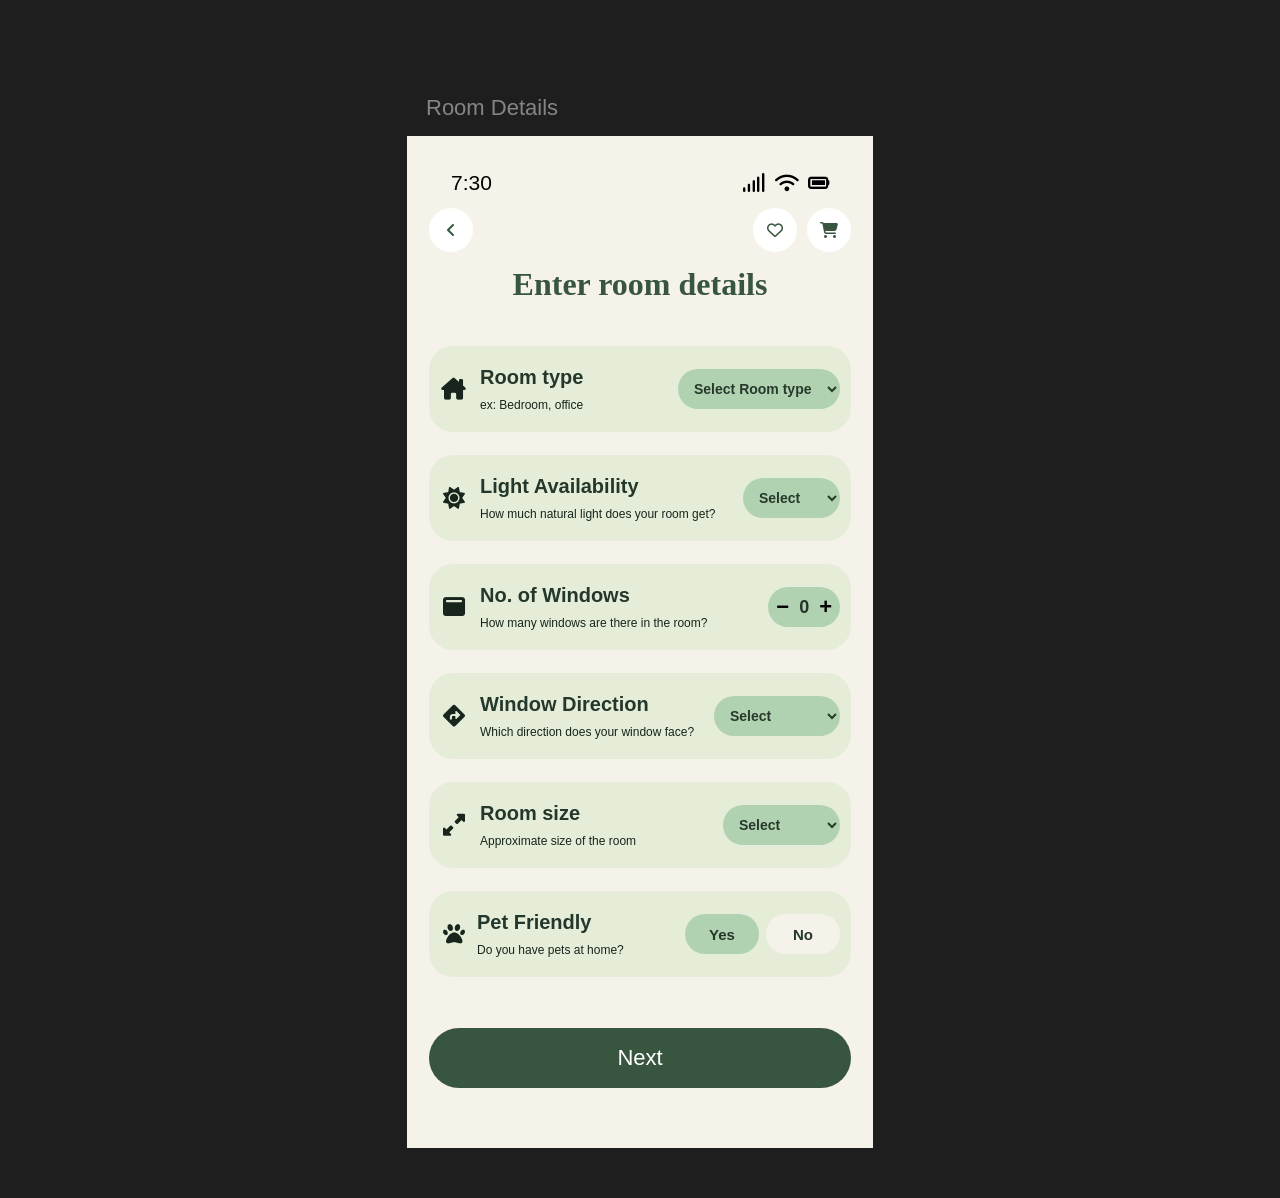
==== index.html @ e7c192a3 "Add files via upload" ====
<!DOCTYPE html>
<html lang="en">
<head>
    <meta charset="UTF-8">
    <meta name="viewport" content="width=device-width, initial-scale=1.0">
    <title>Room Details</title>

    <link rel="stylesheet" href="style.css">

    <!-- Icons -->
    <link rel="stylesheet"
        href="https://cdnjs.cloudflare.com/ajax/libs/font-awesome/6.5.2/css/all.min.css">
</head>
<body>

    <main class="page-wrapper">
        <h2 class="page-label">Room Details</h2>

        <section class="phone-screen">

            <!-- Status bar -->
            <div class="status-bar">
                <span>7:30</span>
                <div class="status-icons">
                    <i class="fa-solid fa-signal"></i>
                    <i class="fa-solid fa-wifi"></i>
                    <i class="fa-solid fa-battery-full"></i>
                </div>
            </div>

            <!-- Navigation -->
            <nav class="top-nav">
                <button class="round-btn" id="backBtn"
                    aria-label="Go back">
                    <i class="fa-solid fa-angle-left"></i>
                </button>

                <div class="nav-actions">
                    <button class="round-btn" id="favoriteBtn"
                        aria-label="Add to favorites">
                        <i class="fa-regular fa-heart"></i>
                    </button>

                    <button class="round-btn" id="cartBtn"
                        aria-label="Shopping cart">
                        <i class="fa-solid fa-cart-shopping"></i>
                    </button>
                </div>
            </nav>

            <h1>Enter room details</h1>

            <form id="roomForm">

                <!-- Room type -->
                <div class="detail-card">
                    <i class="fa-solid fa-house-chimney card-icon"></i>

                    <div class="card-content">
                        <label for="roomType">Room type</label>
                        <p>ex: Bedroom, office</p>
                    </div>

                    <select id="roomType" required>
                        <option value="">Select Room type</option>
                        <option>Bedroom</option>
                        <option>Living room</option>
                        <option>Office</option>
                        <option>Kitchen</option>
                        <option>Bathroom</option>
                        <option>Study room</option>
                    </select>
                </div>

                <!-- Light availability -->
                <div class="detail-card">
                    <i class="fa-solid fa-sun card-icon"></i>

                    <div class="card-content">
                        <label for="light">Light Availability</label>
                        <p>How much natural light does your room get?</p>
                    </div>

                    <select id="light" required>
                        <option value="">Select</option>
                        <option>Low</option>
                        <option>Medium</option>
                        <option>High</option>
                    </select>
                </div>

                <!-- Number of windows -->
                <div class="detail-card">
                    <i class="fa-solid fa-window-maximize card-icon"></i>

                    <div class="card-content">
                        <label for="windows">No. of Windows</label>
                        <p>How many windows are there in the room?</p>
                    </div>

                    <div class="counter">
                        <button type="button" id="decrease"
                            aria-label="Decrease windows">−</button>
                        <output id="windowCount">0</output>
                        <button type="button" id="increase"
                            aria-label="Increase windows">+</button>
                    </div>
                </div>

                <!-- Window direction -->
                <div class="detail-card">
                    <i class="fa-solid fa-diamond-turn-right card-icon"></i>

                    <div class="card-content">
                        <label for="direction">Window Direction</label>
                        <p>Which direction does your window face?</p>
                    </div>

                    <select id="direction" required>
                        <option value="">Select</option>
                        <option>North</option>
                        <option>South</option>
                        <option>East</option>
                        <option>West</option>
                        <option>North-East</option>
                        <option>North-West</option>
                        <option>South-East</option>
                        <option>South-West</option>
                        <option>No windows</option>
                    </select>
                </div>

                <!-- Room size -->
                <div class="detail-card">
                    <i class="fa-solid fa-up-right-and-down-left-from-center card-icon"></i>

                    <div class="card-content">
                        <label for="roomSize">Room size</label>
                        <p>Approximate size of the room</p>
                    </div>

                    <select id="roomSize" required>
                        <option value="">Select</option>
                        <option>Small</option>
                        <option>Medium</option>
                        <option>Large</option>
                        <option>Extra large</option>
                    </select>
                </div>

                <!-- Pet friendly -->
                <div class="detail-card pet-card">
                    <i class="fa-solid fa-paw card-icon"></i>

                    <div class="card-content">
                        <label>Pet Friendly</label>
                        <p>Do you have pets at home?</p>
                    </div>

                    <div class="pet-options">
                        <button type="button" class="pet-btn"
                            data-pet="Yes">Yes</button>
                        <button type="button" class="pet-btn active"
                            data-pet="No">No</button>
                    </div>
                </div>

                <button type="submit" class="next-btn">Next</button>

            </form>
        </section>
    </main>

    <script src="script.js"></script>
</body>
</html>
---- style.css ----
* {
    margin: 0;
    padding: 0;
    box-sizing: border-box;
}

:root {
    --page-bg: #f5f3e9;
    --card-bg: #e5edd9;
    --pill-bg: #b1d2b1;
    --dark-green: #38563f;
    --text-color: #24372b;
}

body {
    font-family: Arial, Helvetica, sans-serif;
    background: #1e1e1e;
    color: var(--text-color);
}

button,
select {
    font: inherit;
}

button {
    cursor: pointer;
}

.page-wrapper {
    width: 100%;
    padding: 95px 16px 50px;
}

.page-label {
    max-width: 428px;
    margin: 0 auto 15px;
    color: #858585;
    font-size: 22px;
    font-weight: 400;
}

.phone-screen {
    width: 100%;
    max-width: 466px;
    min-height: 1012px;
    margin: 0 auto;
    padding: 35px 22px 60px;
    background: var(--page-bg);
}

/* Status bar */

.status-bar {
    display: flex;
    justify-content: space-between;
    align-items: center;
    padding: 0 22px;
    color: #000;
    font-size: 21px;
    margin-bottom: 13px;
}

.status-icons {
    display: flex;
    align-items: center;
    gap: 9px;
    font-size: 19px;
}

/* Navigation */

.top-nav {
    display: flex;
    justify-content: space-between;
    align-items: center;
    margin-bottom: 14px;
}

.nav-actions {
    display: flex;
    gap: 10px;
}

.round-btn {
    width: 44px;
    height: 44px;
    border: none;
    border-radius: 50%;
    background: #fff;
    color: var(--dark-green);
    display: grid;
    place-items: center;
    font-size: 16px;
    transition: background 0.2s, transform 0.2s;
}

.round-btn:hover {
    background: var(--card-bg);
    transform: scale(1.04);
}

/* Heading */

h1 {
    font-family: Georgia, "Times New Roman", serif;
    font-size: 32px;
    text-align: center;
    color: var(--dark-green);
    margin: 12px 0 43px;
}

/* Detail cards */

#roomForm {
    display: flex;
    flex-direction: column;
    gap: 23px;
}

.detail-card {
    min-height: 86px;
    padding: 15px 11px;
    border-radius: 24px;
    background: var(--card-bg);
    display: flex;
    align-items: center;
    gap: 13px;
}

.card-icon {
    flex-shrink: 0;
    width: 27px;
    text-align: center;
    font-size: 22px;
    color: #17251c;
}

.card-content {
    flex: 1;
    min-width: 0;
}

.card-content label {
    display: block;
    font-size: 20px;
    line-height: 1.25;
    font-weight: 600;
    margin-bottom: 7px;
}

.card-content p {
    font-size: 12px;
    line-height: 1.4;
    color: #17251c;
}

/* Dropdowns */

.detail-card select {
    flex-shrink: 0;
    max-width: 46%;
    min-width: 75px;
    height: 40px;
    padding: 0 12px;
    border: none;
    outline: none;
    border-radius: 24px;
    background: var(--pill-bg);
    color: #26392b;
    font-size: 14px;
    font-weight: 600;
    cursor: pointer;
}

#roomType {
    max-width: 48%;
}

/* Window counter */

.counter {
    flex-shrink: 0;
    height: 40px;
    padding: 0 8px;
    display: flex;
    align-items: center;
    justify-content: center;
    gap: 10px;
    border-radius: 24px;
    background: var(--pill-bg);
}

.counter button {
    border: none;
    background: transparent;
    background: var(--pill-bg);
    font-size: 22px;
    font-weight: 700;
}

.counter output {
    font-size: 18px;
    font-weight: 600;
    min-width: 10px;
    text-align: center;
}

/* Pet selection */

.pet-card {
    gap: 10px;
}

.pet-options {
    display: flex;
    gap: 7px;
    flex-shrink: 0;
}

.pet-btn {
    border: none;
    border-radius: 24px;
    background: var(--pill-bg);
    min-width: 74px;
    height: 40px;
    padding: 0 15px;
    color: var(--text-color);
    font-size: 15px;
    font-weight: 600;
    transition: background 0.2s;
}

.pet-btn.active {
    background: var(--page-bg);
}

/* Next button */

.next-btn {
    width: 100%;
    min-height: 60px;
    margin-top: 28px;
    border: none;
    border-radius: 35px;
    background: var(--dark-green);
    color: #fff;
    font-size: 22px;
    transition: background 0.2s, transform 0.2s;
}

.next-btn:hover {
    background: #294631;
}

.next-btn:active {
    transform: scale(0.99);
}

/* Responsive layout */

@media (max-width: 480px) {
    .page-wrapper {
        padding: 0;
    }

    .page-label {
        display: none;
    }

    .phone-screen {
        max-width: none;
        min-height: 100vh;
        padding: 25px 16px 35px;
    }

    h1 {
        font-size: 28px;
        margin-bottom: 32px;
    }

    #roomForm {
        gap: 18px;
    }

    .detail-card {
        gap: 9px;
        padding: 13px 9px;
        min-height: 82px;
        border-radius: 22px;
    }

    .card-icon {
        width: 23px;
        font-size: 19px;
    }

    .card-content label {
        font-size: 16px;
        margin-bottom: 6px;
    }

    .card-content p {
        font-size: 10px;
    }

    .detail-card select {
        font-size: 12px;
        padding: 0 8px;
        height: 38px;
        max-width: 43%;
    }

    #roomType {
        max-width: 44%;
    }

    .counter {
        gap: 7px;
        padding: 0 7px;
        height: 38px;
    }

    .pet-options {
        gap: 5px;
    }

    .pet-btn {
        min-width: 49px;
        padding: 0 10px;
        height: 38px;
        font-size: 13px;
    }

    .next-btn {
        margin-top: 25px;
    }
}
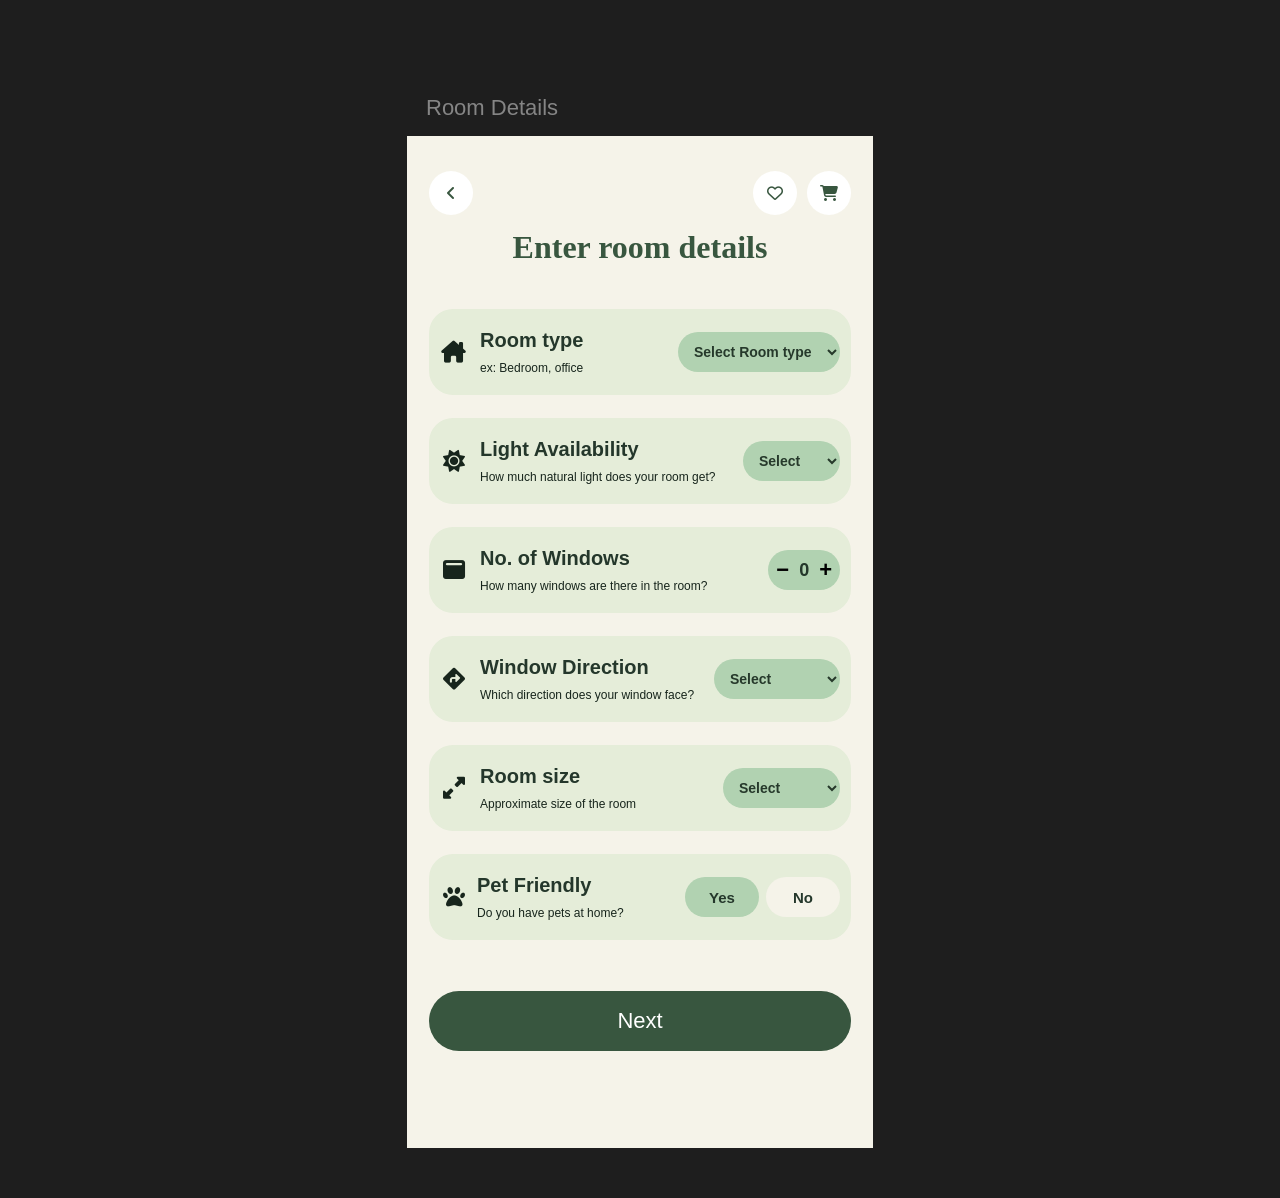
==== commit 5fab3877: "Remove status bar from index.html Removed the status bar section from the phone screen." ====
--- a/index.html
+++ b/index.html
@@ -18,16 +18,6 @@
         <h2 class="page-label">Room Details</h2>
 
         <section class="phone-screen">
-
-            <!-- Status bar -->
-            <div class="status-bar">
-                <span>7:30</span>
-                <div class="status-icons">
-                    <i class="fa-solid fa-signal"></i>
-                    <i class="fa-solid fa-wifi"></i>
-                    <i class="fa-solid fa-battery-full"></i>
-                </div>
-            </div>
 
             <!-- Navigation -->
             <nav class="top-nav">
